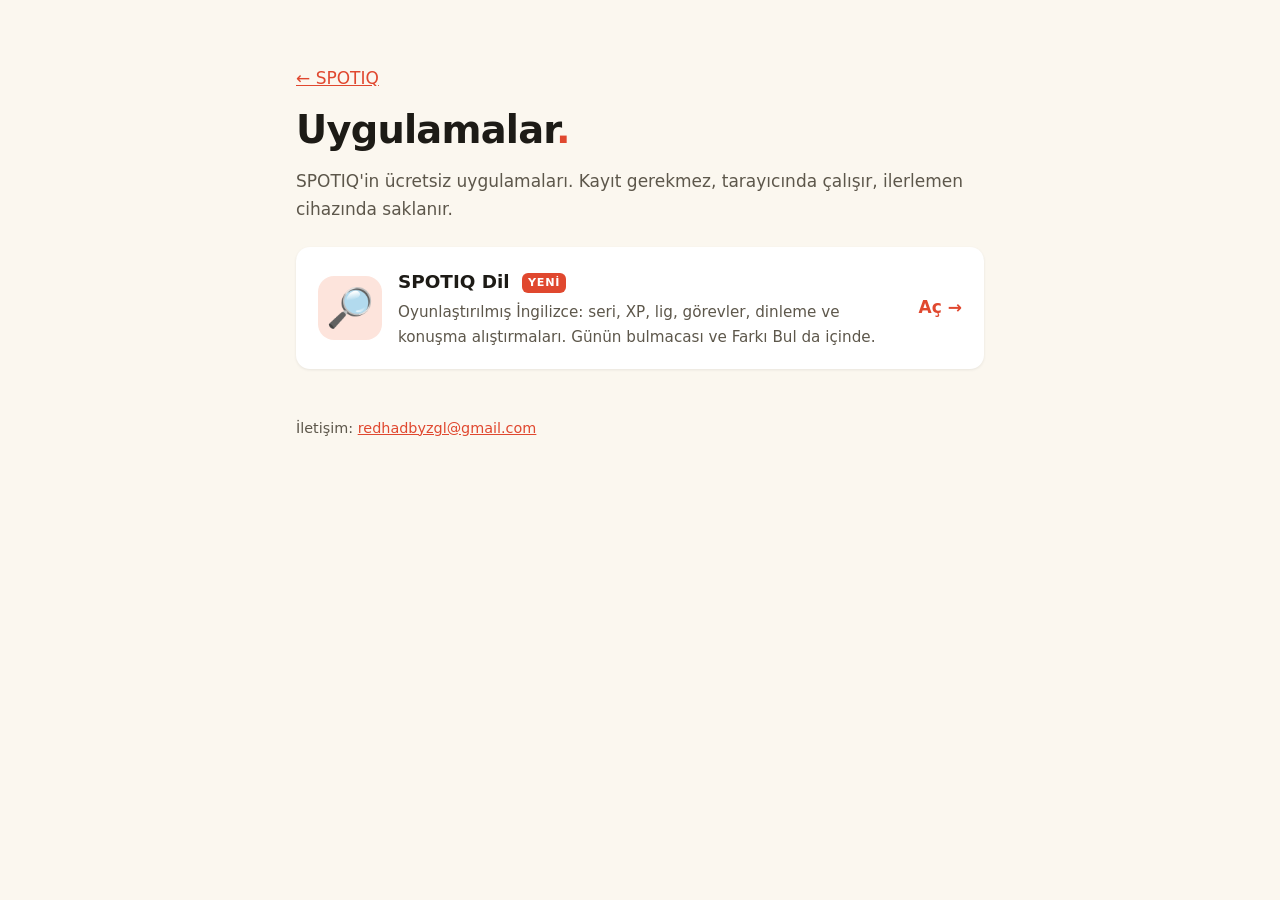
==== uygulamalar/index.html @ db844a60 "Uygulamalar bölümü ve SPOTIQ Dil: oyunlaştırılmış İngilizce öğrenme uygulaması - 6 ünite, 24 ders; s" ====
<!doctype html>
<html lang="tr">
<head>
<meta charset="utf-8">
<meta name="viewport" content="width=device-width, initial-scale=1">
<title>SPOTIQ Uygulamalar</title>
<meta name="description" content="SPOTIQ uygulamaları: ücretsiz İngilizce öğrenme uygulaması SPOTIQ Dil ve bulmaca oyunları.">
<link rel="icon" href="../spotiq_simge.png">
<link rel="stylesheet" href="../style.css">
<style>
.apps{display:grid;gap:16px;margin:24px 0}
.app{display:flex;gap:16px;align-items:center;background:var(--card);border-radius:14px;padding:18px 20px;box-shadow:0 1px 3px rgba(0,0,0,.08);text-decoration:none;color:var(--fg);border:2px solid transparent;transition:border-color .15s,transform .15s}
.app:hover{border-color:var(--acc);transform:translateY(-2px)}
.app .ic{font-size:2.4rem;width:64px;height:64px;border-radius:16px;display:grid;place-items:center;background:#fde4dc;flex:none}
.app h2{margin:0 0 4px;font-size:1.15rem}
.app p{margin:0;font-size:.95rem}
.app .go{margin-left:auto;font-weight:700;color:var(--acc);white-space:nowrap}
.new{display:inline-block;font-size:.7rem;font-weight:800;letter-spacing:.06em;background:var(--acc);color:#fff;border-radius:6px;padding:1px 6px;vertical-align:middle;margin-left:6px}
@media (prefers-color-scheme:dark){.app .ic{background:#3a1f18}}
@media (max-width:520px){.app .go{display:none}}
</style>
</head>
<body>
<main>
<p><a href="../">← SPOTIQ</a></p>
<h1>Uygulamalar<span>.</span></h1>
<p>SPOTIQ'in ücretsiz uygulamaları. Kayıt gerekmez, tarayıcında çalışır, ilerlemen cihazında saklanır.</p>

<div class="apps">
<a class="app" href="dil/">
<span class="ic">🔎</span>
<div><h2>SPOTIQ Dil <span class="new">YENİ</span></h2><p>Oyunlaştırılmış İngilizce: seri, XP, lig, görevler, dinleme ve konuşma alıştırmaları. Günün bulmacası ve Farkı Bul da içinde.</p></div>
<span class="go">Aç →</span>
</a>
</div>

<footer>İletişim: <a href="mailto:redhadbyzgl@gmail.com">redhadbyzgl@gmail.com</a></footer>
</main>
</body>
</html>
---- style.css ----
:root{--bg:#fbf7ef;--fg:#1d1b16;--soft:#5d574b;--acc:#e0482f;--card:#fff}
@media (prefers-color-scheme:dark){:root{--bg:#16140f;--fg:#f3eee3;--soft:#b3ab9a;--acc:#ff6b4f;--card:#211e17}}
*{box-sizing:border-box}
body{margin:0;background:var(--bg);color:var(--fg);font:17px/1.6 system-ui,-apple-system,"Segoe UI",sans-serif}
main{max-width:720px;margin:0 auto;padding:48px 16px 64px}
h1{font-size:2.4rem;line-height:1.1;margin:0 0 8px;letter-spacing:-.02em}
h1 span{color:var(--acc)}
h2{font-size:1.2rem;margin:32px 0 8px}
p,li{color:var(--soft)}
a{color:var(--acc)}
.kart{background:var(--card);border-radius:14px;padding:20px 22px;margin:24px 0;box-shadow:0 1px 3px rgba(0,0,0,.08)}
footer{margin-top:48px;font-size:.9rem;color:var(--soft)}
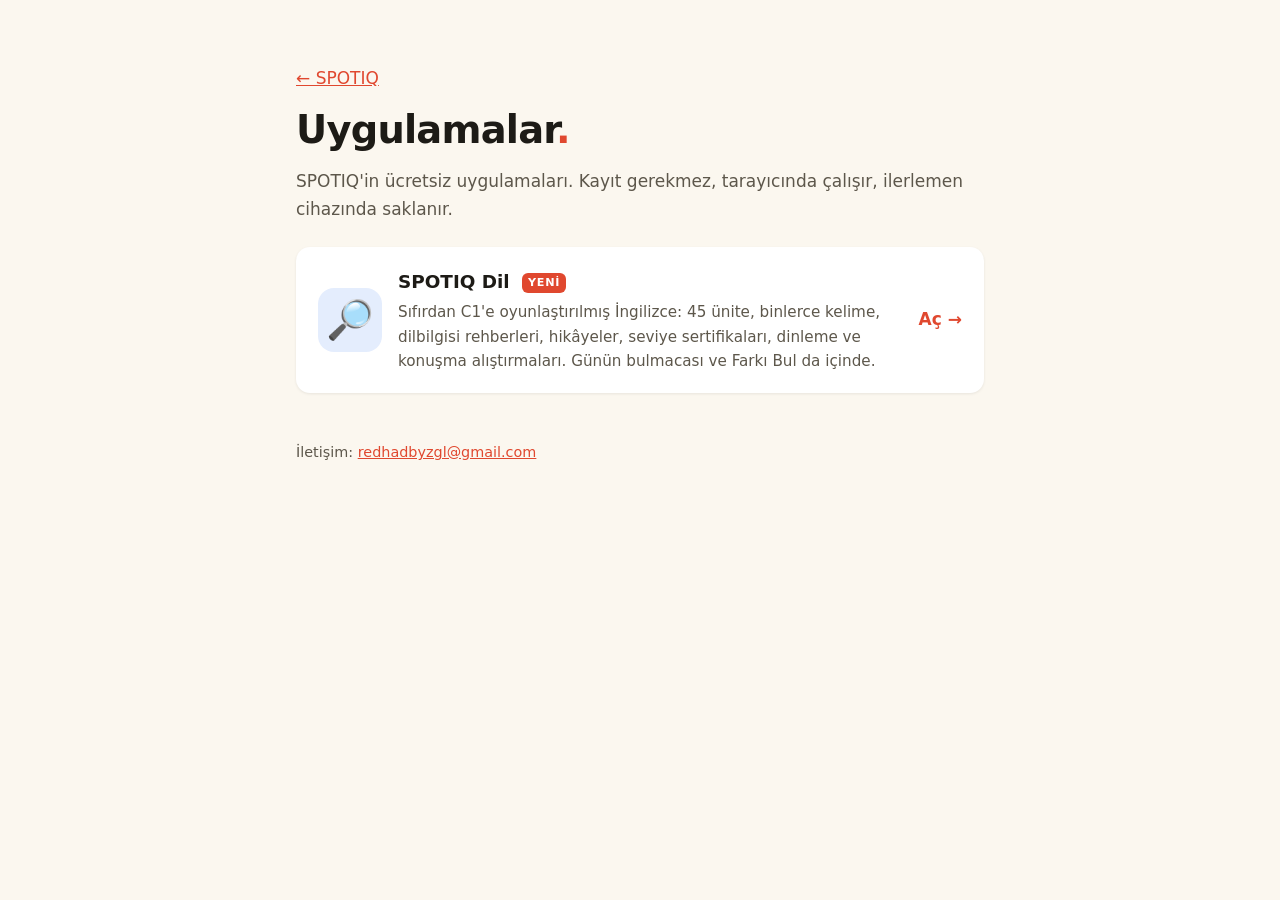
==== commit dcf7bfc8: "SPOTIQ Dil: A1-C1 seviye yapısı, hikâyeler, sertifikalar ve bilimsel renk paleti (ara kayıt) - Kurs " ====
--- a/uygulamalar/index.html
+++ b/uygulamalar/index.html
@@ -11,12 +11,12 @@
 .apps{display:grid;gap:16px;margin:24px 0}
 .app{display:flex;gap:16px;align-items:center;background:var(--card);border-radius:14px;padding:18px 20px;box-shadow:0 1px 3px rgba(0,0,0,.08);text-decoration:none;color:var(--fg);border:2px solid transparent;transition:border-color .15s,transform .15s}
 .app:hover{border-color:var(--acc);transform:translateY(-2px)}
-.app .ic{font-size:2.4rem;width:64px;height:64px;border-radius:16px;display:grid;place-items:center;background:#fde4dc;flex:none}
+.app .ic{font-size:2.4rem;width:64px;height:64px;border-radius:16px;display:grid;place-items:center;background:#e4edfd;flex:none}
 .app h2{margin:0 0 4px;font-size:1.15rem}
 .app p{margin:0;font-size:.95rem}
 .app .go{margin-left:auto;font-weight:700;color:var(--acc);white-space:nowrap}
 .new{display:inline-block;font-size:.7rem;font-weight:800;letter-spacing:.06em;background:var(--acc);color:#fff;border-radius:6px;padding:1px 6px;vertical-align:middle;margin-left:6px}
-@media (prefers-color-scheme:dark){.app .ic{background:#3a1f18}}
+@media (prefers-color-scheme:dark){.app .ic{background:#1a2b52}}
 @media (max-width:520px){.app .go{display:none}}
 </style>
 </head>
@@ -29,7 +29,7 @@
 <div class="apps">
 <a class="app" href="dil/">
 <span class="ic">🔎</span>
-<div><h2>SPOTIQ Dil <span class="new">YENİ</span></h2><p>Oyunlaştırılmış İngilizce: seri, XP, lig, görevler, dinleme ve konuşma alıştırmaları. Günün bulmacası ve Farkı Bul da içinde.</p></div>
+<div><h2>SPOTIQ Dil <span class="new">YENİ</span></h2><p>Sıfırdan C1'e oyunlaştırılmış İngilizce: 45 ünite, binlerce kelime, dilbilgisi rehberleri, hikâyeler, seviye sertifikaları, dinleme ve konuşma alıştırmaları. Günün bulmacası ve Farkı Bul da içinde.</p></div>
 <span class="go">Aç →</span>
 </a>
 </div>
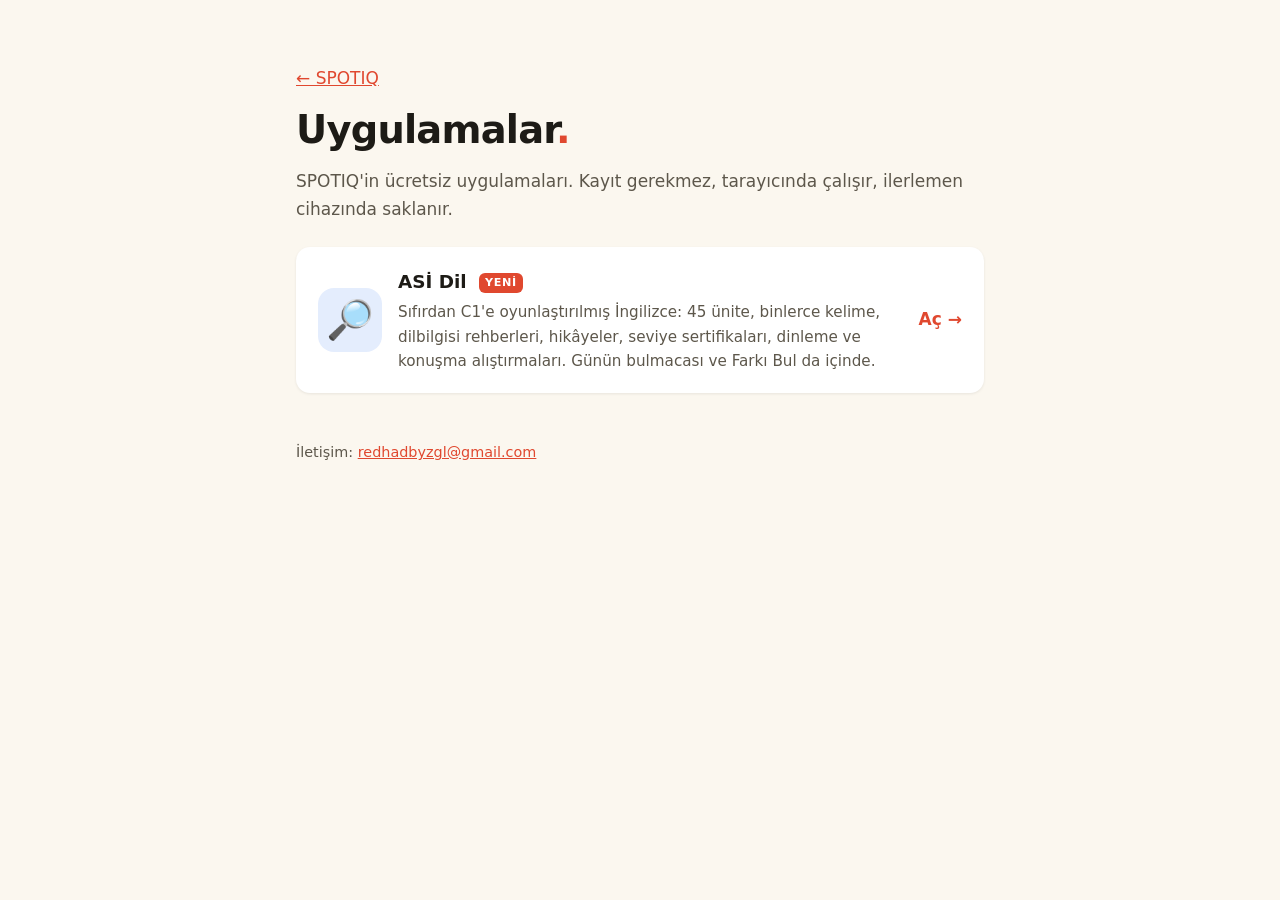
==== commit f3541e77: "ASİ Dil: yeni ad, Kütüphane bölümü ve C1 için 5.000+ kelime - Uygulamanın adı ASİ Dil oldu - Kütüpha" ====
--- a/uygulamalar/index.html
+++ b/uygulamalar/index.html
@@ -4,7 +4,7 @@
 <meta charset="utf-8">
 <meta name="viewport" content="width=device-width, initial-scale=1">
 <title>SPOTIQ Uygulamalar</title>
-<meta name="description" content="SPOTIQ uygulamaları: ücretsiz İngilizce öğrenme uygulaması SPOTIQ Dil ve bulmaca oyunları.">
+<meta name="description" content="SPOTIQ uygulamaları: ücretsiz İngilizce öğrenme uygulaması ASİ Dil ve bulmaca oyunları.">
 <link rel="icon" href="../spotiq_simge.png">
 <link rel="stylesheet" href="../style.css">
 <style>
@@ -29,7 +29,7 @@
 <div class="apps">
 <a class="app" href="dil/">
 <span class="ic">🔎</span>
-<div><h2>SPOTIQ Dil <span class="new">YENİ</span></h2><p>Sıfırdan C1'e oyunlaştırılmış İngilizce: 45 ünite, binlerce kelime, dilbilgisi rehberleri, hikâyeler, seviye sertifikaları, dinleme ve konuşma alıştırmaları. Günün bulmacası ve Farkı Bul da içinde.</p></div>
+<div><h2>ASİ Dil <span class="new">YENİ</span></h2><p>Sıfırdan C1'e oyunlaştırılmış İngilizce: 45 ünite, binlerce kelime, dilbilgisi rehberleri, hikâyeler, seviye sertifikaları, dinleme ve konuşma alıştırmaları. Günün bulmacası ve Farkı Bul da içinde.</p></div>
 <span class="go">Aç →</span>
 </a>
 </div>
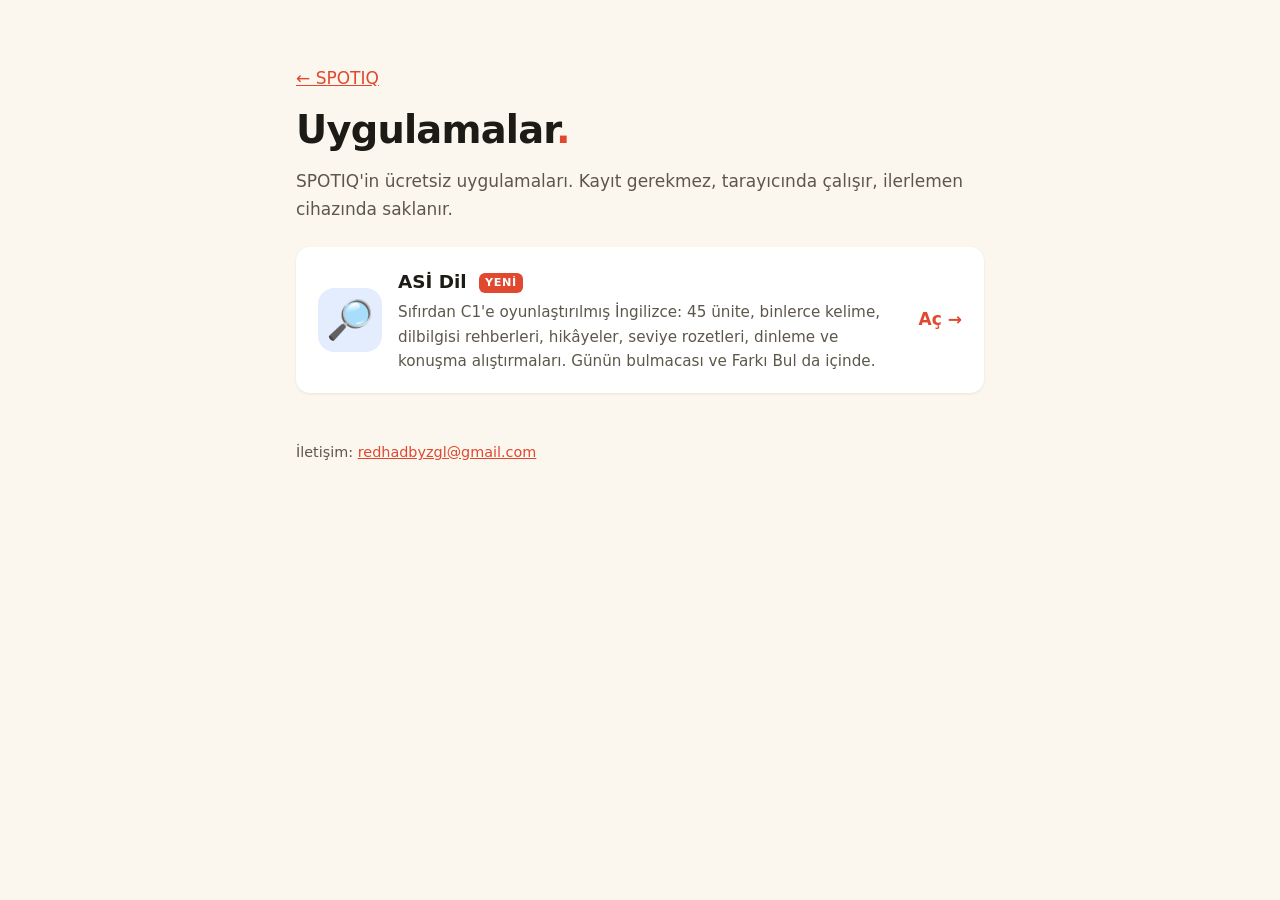
==== commit 999e37bb: "ASİ Dil: sertifika kaldırıldı, yerine oyun içi seviye rozetleri - Sertifika ekranı, yazdırma ve 'ser" ====
--- a/uygulamalar/index.html
+++ b/uygulamalar/index.html
@@ -29,7 +29,7 @@
 <div class="apps">
 <a class="app" href="dil/">
 <span class="ic">🔎</span>
-<div><h2>ASİ Dil <span class="new">YENİ</span></h2><p>Sıfırdan C1'e oyunlaştırılmış İngilizce: 45 ünite, binlerce kelime, dilbilgisi rehberleri, hikâyeler, seviye sertifikaları, dinleme ve konuşma alıştırmaları. Günün bulmacası ve Farkı Bul da içinde.</p></div>
+<div><h2>ASİ Dil <span class="new">YENİ</span></h2><p>Sıfırdan C1'e oyunlaştırılmış İngilizce: 45 ünite, binlerce kelime, dilbilgisi rehberleri, hikâyeler, seviye rozetleri, dinleme ve konuşma alıştırmaları. Günün bulmacası ve Farkı Bul da içinde.</p></div>
 <span class="go">Aç →</span>
 </a>
 </div>
